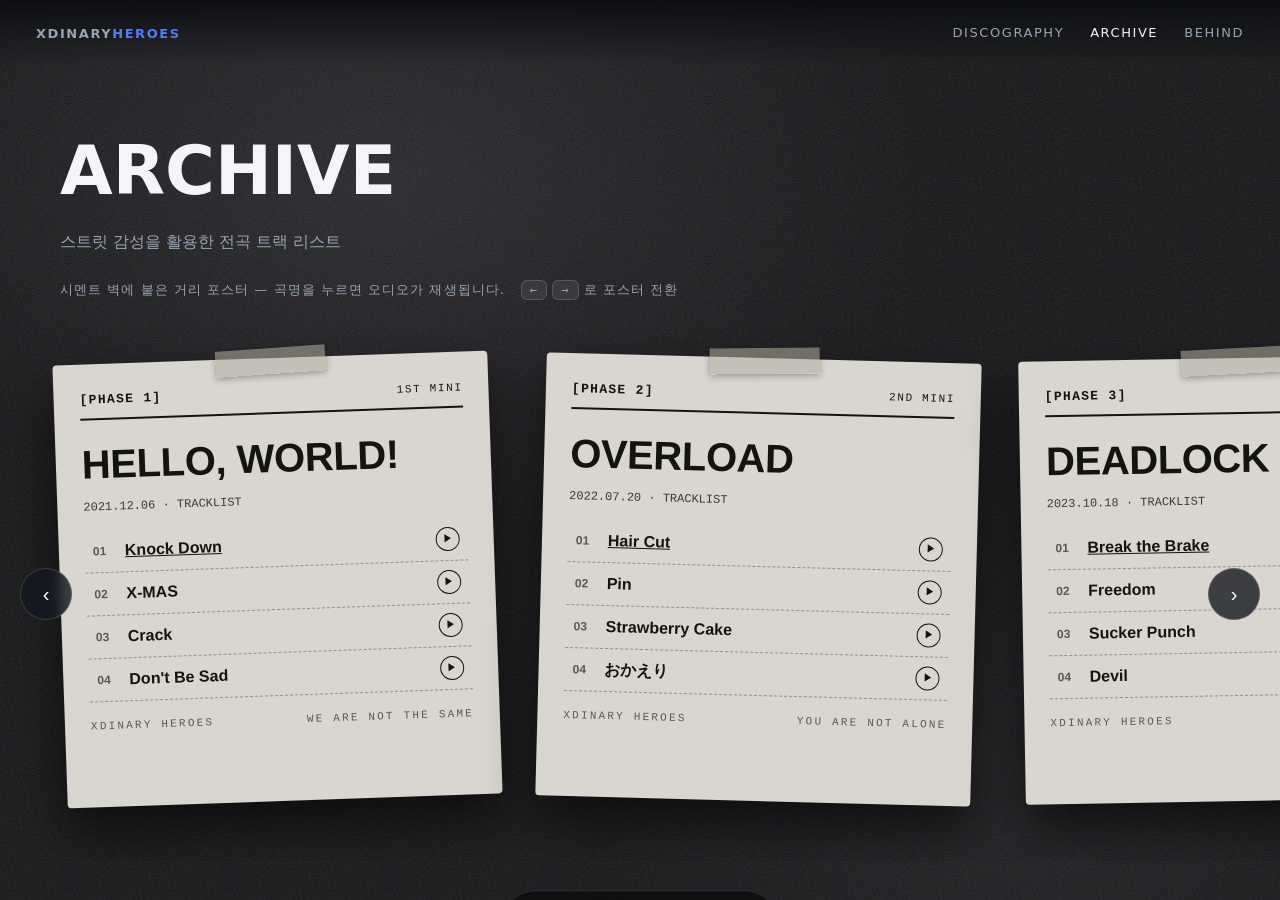
==== archive.html @ 5240c522 "Implement Discography, Archive, and Behind The Scene pages as HTML - index.html: landing hub linking" ====
<!DOCTYPE html>
<html lang="ko">
<head>
  <meta charset="UTF-8" />
  <meta name="viewport" content="width=device-width, initial-scale=1.0" />
  <title>ARCHIVE — Xdinary Heroes</title>
  <link rel="stylesheet" href="assets/css/common.css" />
  <style>
    body { background:#0c0c0e; }
    /* gritty cement wall backdrop */
    .wall {
      position: fixed; inset: 0; z-index:-2;
      background:
        radial-gradient(900px 600px at 30% 20%, #26262a 0%, transparent 60%),
        radial-gradient(700px 500px at 80% 90%, #1c1c1f 0%, transparent 60%),
        #131315;
    }
    .wall::after {
      content:""; position:absolute; inset:0; opacity:0.16;
      background-image: url("data:image/svg+xml,%3Csvg xmlns='http://www.w3.org/2000/svg' width='160' height='160'%3E%3Cfilter id='n'%3E%3CfeTurbulence type='fractalNoise' baseFrequency='0.85' numOctaves='3'/%3E%3C/filter%3E%3Crect width='100%25' height='100%25' filter='url(%23n)'/%3E%3C/svg%3E");
    }

    .intro { padding: 120px 60px 10px; }
    .intro h1 { font-size: clamp(38px,6vw,68px); font-weight:800; }
    .intro .sub { color: var(--text-dim); margin-top:8px; }

    .archive-hint {
      padding: 16px 60px 0; color: var(--text-dim); font-size:13px; letter-spacing:0.08em;
      display:flex; gap:16px; align-items:center; flex-wrap:wrap;
    }
    .archive-hint kbd {
      background: rgba(255,255,255,0.08); border:1px solid rgba(255,255,255,0.15);
      border-radius:6px; padding:2px 8px; font-size:12px;
    }

    /* horizontal slider of posters */
    .slider-wrap { position: relative; margin-top: 28px; }
    .slider {
      display: flex; gap: 46px;
      padding: 30px 60px 60px;
      overflow-x: auto;
      scroll-snap-type: x mandatory;
      scrollbar-width: none;
    }
    .slider::-webkit-scrollbar { display:none; }

    .poster {
      flex: 0 0 clamp(300px, 34vw, 440px);
      scroll-snap-align: center;
      background: #d9d6cf;
      color: #14140f;
      border-radius: 4px;
      padding: 26px 26px 30px;
      transform: rotate(var(--tilt, -1deg));
      box-shadow: 0 24px 50px rgba(0,0,0,0.6);
      position: relative;
      transition: transform 0.4s, box-shadow 0.4s;
      font-family: "Courier New", monospace;
    }
    .poster:hover { transform: rotate(0deg) translateY(-6px) scale(1.01); box-shadow:0 34px 70px rgba(0,0,0,0.7); }
    /* torn tape on top corners */
    .poster::before {
      content:""; position:absolute; top:-10px; left:50%; transform:translateX(-50%) rotate(-2deg);
      width:110px; height:26px; background: rgba(180,175,160,0.55);
      box-shadow: 0 2px 6px rgba(0,0,0,0.3);
    }
    .poster .ph { display:flex; justify-content:space-between; align-items:baseline;
      border-bottom: 2px solid #14140f; padding-bottom:8px; }
    .poster .ph .album-no { font-weight:800; letter-spacing:0.1em; font-size:13px; }
    .poster .ph .album-tag { font-size:11px; letter-spacing:0.15em; }
    .poster h2 {
      font-family:"Pretendard","Noto Sans KR",sans-serif;
      font-size: clamp(26px,3.4vw,40px); font-weight:900; margin:14px 0 4px;
      text-transform:uppercase; letter-spacing:-0.01em;
    }
    .poster .release { font-size:12px; color:#3a3a30; margin-bottom:14px; }

    .tracklist { list-style:none; }
    .tracklist li {
      display:flex; align-items:center; gap:10px;
      padding:9px 8px; border-bottom:1px dashed rgba(20,20,15,0.35);
      cursor:pointer; transition: background 0.15s, color 0.15s;
      font-family:"Pretendard","Noto Sans KR",sans-serif;
    }
    .tracklist li:hover { background: rgba(20,20,15,0.08); }
    .tracklist li .num { font-weight:800; font-size:12px; width:22px; color:#5a5a4a; }
    .tracklist li .title { flex:1; font-weight:600; }
    .tracklist li.is-title .title { text-decoration: underline; }
    .tracklist li .play-ico {
      width:24px; height:24px; border-radius:50%;
      display:flex; align-items:center; justify-content:center;
      border:1.5px solid #14140f; font-size:10px; flex-shrink:0;
    }
    .tracklist li.playing { background:#14140f; color:#d9d6cf; }
    .tracklist li.playing .num { color:#b9b6a0; }
    .tracklist li.playing .play-ico { border-color:#d9d6cf; }

    .poster .footer-stamp {
      margin-top:16px; font-size:11px; letter-spacing:0.2em; color:#5a5a4a;
      display:flex; justify-content:space-between;
    }

    /* slider arrows */
    .nav-arrow {
      position:absolute; top:50%; transform:translateY(-50%); z-index:5;
      width:52px; height:52px; border-radius:50%; cursor:pointer;
      background: rgba(20,24,33,0.8); border:1px solid rgba(255,255,255,0.15);
      color:#fff; font-size:20px; display:flex; align-items:center; justify-content:center;
      backdrop-filter: blur(6px);
    }
    .nav-arrow:hover { border-color: var(--accent); }
    .nav-arrow.prev { left: 20px; }
    .nav-arrow.next { right: 20px; }

    /* now-playing bar */
    .now-playing {
      position: fixed; left:50%; bottom:24px; transform: translate(-50%, 120%);
      z-index: 90; display:flex; align-items:center; gap:16px;
      background: rgba(15,15,17,0.92); border:1px solid rgba(255,255,255,0.12);
      padding: 12px 18px; border-radius: 999px; backdrop-filter: blur(10px);
      transition: transform 0.35s; min-width: 280px;
    }
    .now-playing.show { transform: translate(-50%, 0); }
    .now-playing .eq { display:flex; align-items:flex-end; gap:3px; height:20px; }
    .now-playing .eq span { width:3px; background:var(--accent); border-radius:2px;
      animation: eq 0.8s ease-in-out infinite; }
    .now-playing .eq span:nth-child(2){animation-delay:.2s}
    .now-playing .eq span:nth-child(3){animation-delay:.4s}
    .now-playing .eq span:nth-child(4){animation-delay:.1s}
    @keyframes eq { 0%,100%{height:20%} 50%{height:100%} }
    .now-playing .np-text b { display:block; font-size:14px; }
    .now-playing .np-text small { color: var(--text-dim); font-size:11px; letter-spacing:0.1em; }
    .now-playing .np-stop { margin-left:6px; cursor:pointer; color:var(--text-dim); }
    .now-playing .np-stop:hover { color:#fff; }

    @media (max-width:720px){
      .intro { padding:108px 22px 6px; }
      .archive-hint { padding:14px 22px 0; }
      .slider { padding: 24px 22px 50px; gap:30px; }
      .nav-arrow { display:none; }
    }
  </style>
</head>
<body>
  <div class="wall"></div>

  <nav class="site-nav">
    <div class="brand"><a href="index.html">XDINARY<b>HEROES</b></a></div>
    <ul>
      <li><a href="discography.html">Discography</a></li>
      <li><a href="archive.html" class="active">Archive</a></li>
      <li><a href="behind.html">Behind</a></li>
    </ul>
  </nav>

  <section class="intro">
    <h1>ARCHIVE</h1>
    <p class="sub">스트릿 감성을 활용한 전곡 트랙 리스트</p>
  </section>
  <div class="archive-hint">
    <span>시멘트 벽에 붙은 거리 포스터 — 곡명을 누르면 오디오가 재생됩니다.</span>
    <span><kbd>←</kbd> <kbd>→</kbd> 로 포스터 전환</span>
  </div>

  <div class="slider-wrap">
    <button class="nav-arrow prev" aria-label="이전">‹</button>
    <button class="nav-arrow next" aria-label="다음">›</button>

    <div class="slider" id="slider">

      <article class="poster" style="--tilt:-2deg">
        <div class="ph"><span class="album-no">[PHASE 1]</span><span class="album-tag">1ST MINI</span></div>
        <h2>Hello, world!</h2>
        <p class="release">2021.12.06 · TRACKLIST</p>
        <ul class="tracklist">
          <li class="is-title" data-seed="1"><span class="num">01</span><span class="title">Knock Down</span><span class="play-ico">▶</span></li>
          <li data-seed="2"><span class="num">02</span><span class="title">X-MAS</span><span class="play-ico">▶</span></li>
          <li data-seed="3"><span class="num">03</span><span class="title">Crack</span><span class="play-ico">▶</span></li>
          <li data-seed="4"><span class="num">04</span><span class="title">Don't Be Sad</span><span class="play-ico">▶</span></li>
        </ul>
        <div class="footer-stamp"><span>XDINARY HEROES</span><span>WE ARE NOT THE SAME</span></div>
      </article>

      <article class="poster" style="--tilt:1.5deg">
        <div class="ph"><span class="album-no">[PHASE 2]</span><span class="album-tag">2ND MINI</span></div>
        <h2>Overload</h2>
        <p class="release">2022.07.20 · TRACKLIST</p>
        <ul class="tracklist">
          <li class="is-title" data-seed="5"><span class="num">01</span><span class="title">Hair Cut</span><span class="play-ico">▶</span></li>
          <li data-seed="6"><span class="num">02</span><span class="title">Pin</span><span class="play-ico">▶</span></li>
          <li data-seed="7"><span class="num">03</span><span class="title">Strawberry Cake</span><span class="play-ico">▶</span></li>
          <li data-seed="8"><span class="num">04</span><span class="title">おかえり</span><span class="play-ico">▶</span></li>
        </ul>
        <div class="footer-stamp"><span>XDINARY HEROES</span><span>YOU ARE NOT ALONE</span></div>
      </article>

      <article class="poster" style="--tilt:-1deg">
        <div class="ph"><span class="album-no">[PHASE 3]</span><span class="album-tag">3RD MINI</span></div>
        <h2>Deadlock</h2>
        <p class="release">2023.10.18 · TRACKLIST</p>
        <ul class="tracklist">
          <li class="is-title" data-seed="9"><span class="num">01</span><span class="title">Break the Brake</span><span class="play-ico">▶</span></li>
          <li data-seed="10"><span class="num">02</span><span class="title">Freedom</span><span class="play-ico">▶</span></li>
          <li data-seed="11"><span class="num">03</span><span class="title">Sucker Punch</span><span class="play-ico">▶</span></li>
          <li data-seed="12"><span class="num">04</span><span class="title">Devil</span><span class="play-ico">▶</span></li>
        </ul>
        <div class="footer-stamp"><span>XDINARY HEROES</span><span>BREAK THE BRAKE</span></div>
      </article>

      <article class="poster" style="--tilt:2deg">
        <div class="ph"><span class="album-no">[PHASE 4]</span><span class="album-tag">8TH MINI</span></div>
        <h2>DEAD AND</h2>
        <p class="release">2025.02.24 · TRACKLIST</p>
        <ul class="tracklist">
          <li class="is-title" data-seed="13"><span class="num">01</span><span class="title">Helium Balloon</span><span class="play-ico">▶</span></li>
          <li data-seed="14"><span class="num">02</span><span class="title">Voyager</span><span class="play-ico">▶</span></li>
          <li data-seed="15"><span class="num">03</span><span class="title">Rise High Rise</span><span class="play-ico">▶</span></li>
          <li data-seed="16"><span class="num">04</span><span class="title">Must Be Good</span><span class="play-ico">▶</span></li>
          <li data-seed="17"><span class="num">05</span><span class="title">X-room</span><span class="play-ico">▶</span></li>
        </ul>
        <div class="footer-stamp"><span>XDINARY HEROES</span><span>WE ARE ALL HEROES</span></div>
      </article>

    </div>
  </div>

  <div class="now-playing" id="nowPlaying">
    <div class="eq"><span></span><span></span><span></span><span></span></div>
    <div class="np-text"><b id="npTitle">—</b><small id="npAlbum">NOW PLAYING</small></div>
    <span class="np-stop" id="npStop">✕</span>
  </div>

  <script src="assets/js/archive.js"></script>
</body>
</html>
---- assets/css/common.css ----
/* ===== Xdinary Heroes Fansite — Common Styles ===== */
:root {
  --bg: #0a0c12;
  --bg-soft: #141821;
  --card: rgba(255, 255, 255, 0.04);
  --card-hover: rgba(255, 255, 255, 0.08);
  --text: #f3f5f8;
  --text-dim: #9aa3b2;
  --accent: #4f7dff;
  --accent-glow: rgba(79, 125, 255, 0.45);
  --radius: 18px;
}

* { margin: 0; padding: 0; box-sizing: border-box; }

html { scroll-behavior: smooth; }

body {
  background: var(--bg);
  color: var(--text);
  font-family: "Pretendard", "Apple SD Gothic Neo", "Noto Sans KR", system-ui, -apple-system, sans-serif;
  -webkit-font-smoothing: antialiased;
  line-height: 1.5;
  overflow-x: hidden;
}

a { color: inherit; text-decoration: none; }

/* starfield background */
.starfield {
  position: fixed;
  inset: 0;
  z-index: -2;
  background:
    radial-gradient(1200px 800px at 80% -10%, #1b2236 0%, transparent 60%),
    radial-gradient(900px 700px at 10% 110%, #161b2b 0%, transparent 60%),
    var(--bg);
}
.starfield::after {
  content: "";
  position: absolute;
  inset: 0;
  background-image:
    radial-gradient(1px 1px at 20% 30%, #fff 50%, transparent),
    radial-gradient(1px 1px at 70% 80%, #cdd6ff 50%, transparent),
    radial-gradient(1px 1px at 40% 60%, #fff 50%, transparent),
    radial-gradient(1px 1px at 90% 20%, #aab4ff 50%, transparent),
    radial-gradient(1px 1px at 60% 10%, #fff 50%, transparent),
    radial-gradient(1px 1px at 30% 90%, #fff 50%, transparent);
  background-repeat: repeat;
  background-size: 600px 600px;
  opacity: 0.5;
  animation: drift 120s linear infinite;
}
@keyframes drift { to { transform: translateY(-600px); } }

/* top nav shared across pages */
.site-nav {
  position: fixed;
  top: 0; left: 0; right: 0;
  z-index: 100;
  display: flex;
  align-items: center;
  justify-content: space-between;
  padding: 18px 36px;
  background: linear-gradient(to bottom, rgba(10, 12, 18, 0.9), transparent);
  backdrop-filter: blur(6px);
}
.site-nav .brand {
  font-weight: 800;
  letter-spacing: 0.18em;
  font-size: 18px;
}
.site-nav .brand b { color: var(--accent); }
.site-nav ul { display: flex; gap: 26px; list-style: none; }
.site-nav a {
  font-size: 13px;
  letter-spacing: 0.12em;
  color: var(--text-dim);
  text-transform: uppercase;
  transition: color 0.2s;
}
.site-nav a:hover, .site-nav a.active { color: var(--text); }

/* page header block */
.page-head { padding: 120px 60px 30px; }
.page-head h1 {
  font-size: clamp(34px, 5vw, 64px);
  font-weight: 800;
  letter-spacing: 0.04em;
  text-transform: uppercase;
}
.page-head p {
  margin-top: 10px;
  color: var(--text-dim);
  font-size: clamp(14px, 1.6vw, 20px);
}

/* reusable rounded info card (matches the deck) */
.info-card {
  background: var(--card);
  border-radius: var(--radius);
  padding: 26px 30px;
  border: 1px solid rgba(255, 255, 255, 0.05);
}

.btn-ghost {
  display: inline-flex;
  align-items: center;
  gap: 8px;
  padding: 12px 22px;
  border: 1px solid rgba(255, 255, 255, 0.18);
  border-radius: 999px;
  font-size: 13px;
  letter-spacing: 0.1em;
  text-transform: uppercase;
  color: var(--text);
  cursor: pointer;
  background: transparent;
  transition: background 0.2s, border-color 0.2s;
}
.btn-ghost:hover { background: var(--card-hover); border-color: var(--accent); }

@media (max-width: 720px) {
  .site-nav { padding: 14px 18px; }
  .site-nav ul { gap: 14px; }
  .page-head { padding: 100px 22px 20px; }
}
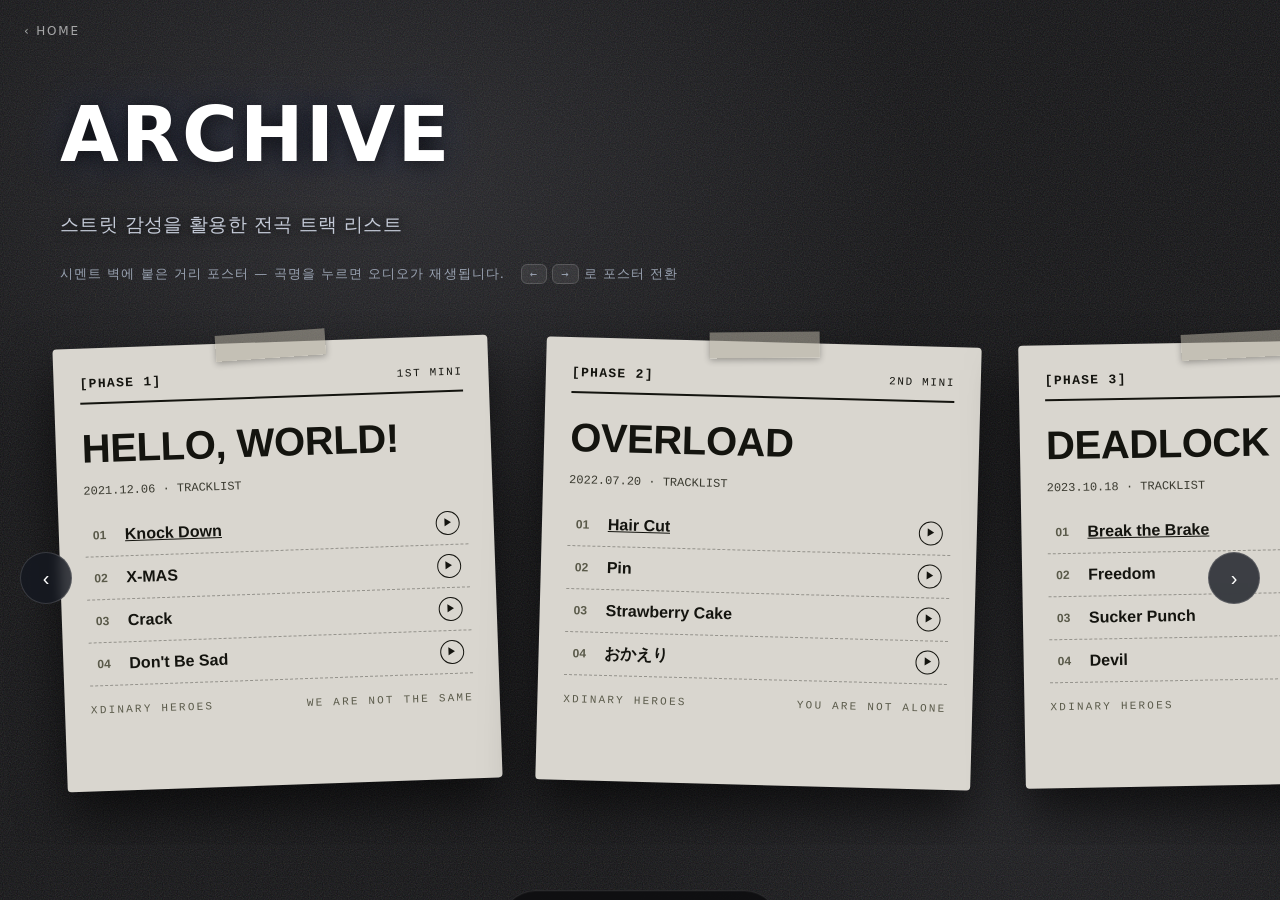
==== commit b1bc1203: "Wire up media and rework pages per feedback - Add generated placeholder media (videos w/ audio, per-" ====
--- a/archive.html
+++ b/archive.html
@@ -20,9 +20,21 @@
       background-image: url("data:image/svg+xml,%3Csvg xmlns='http://www.w3.org/2000/svg' width='160' height='160'%3E%3Cfilter id='n'%3E%3CfeTurbulence type='fractalNoise' baseFrequency='0.85' numOctaves='3'/%3E%3C/filter%3E%3Crect width='100%25' height='100%25' filter='url(%23n)'/%3E%3C/svg%3E");
     }
 
-    .intro { padding: 120px 60px 10px; }
-    .intro h1 { font-size: clamp(38px,6vw,68px); font-weight:800; }
-    .intro .sub { color: var(--text-dim); margin-top:8px; }
+    .intro { padding: 78px 60px 6px; }
+    .intro h1 {
+      font-size: clamp(40px,6.4vw,76px); font-weight:900; letter-spacing:0.03em;
+      color:#fff;
+      text-shadow: 0 2px 24px rgba(0,0,0,0.9), 0 0 40px rgba(120,150,255,0.25);
+    }
+    .intro .sub {
+      color:#c3c9d6; margin-top:14px;
+      font-size: clamp(15px,1.7vw,19px);
+      line-height: 1.9; letter-spacing: 0.02em;
+      text-shadow: 0 1px 12px rgba(0,0,0,0.85);
+    }
+    .home-link { position:fixed; left:24px; top:22px; z-index:60;
+      font-size:12px; letter-spacing:0.15em; color:rgba(255,255,255,0.6); }
+    .home-link:hover { color:#fff; }
 
     .archive-hint {
       padding: 16px 60px 0; color: var(--text-dim); font-size:13px; letter-spacing:0.08em;
@@ -144,14 +156,7 @@
 <body>
   <div class="wall"></div>
 
-  <nav class="site-nav">
-    <div class="brand"><a href="index.html">XDINARY<b>HEROES</b></a></div>
-    <ul>
-      <li><a href="discography.html">Discography</a></li>
-      <li><a href="archive.html" class="active">Archive</a></li>
-      <li><a href="behind.html">Behind</a></li>
-    </ul>
-  </nav>
+  <a class="home-link" href="index.html">‹ HOME</a>
 
   <section class="intro">
     <h1>ARCHIVE</h1>
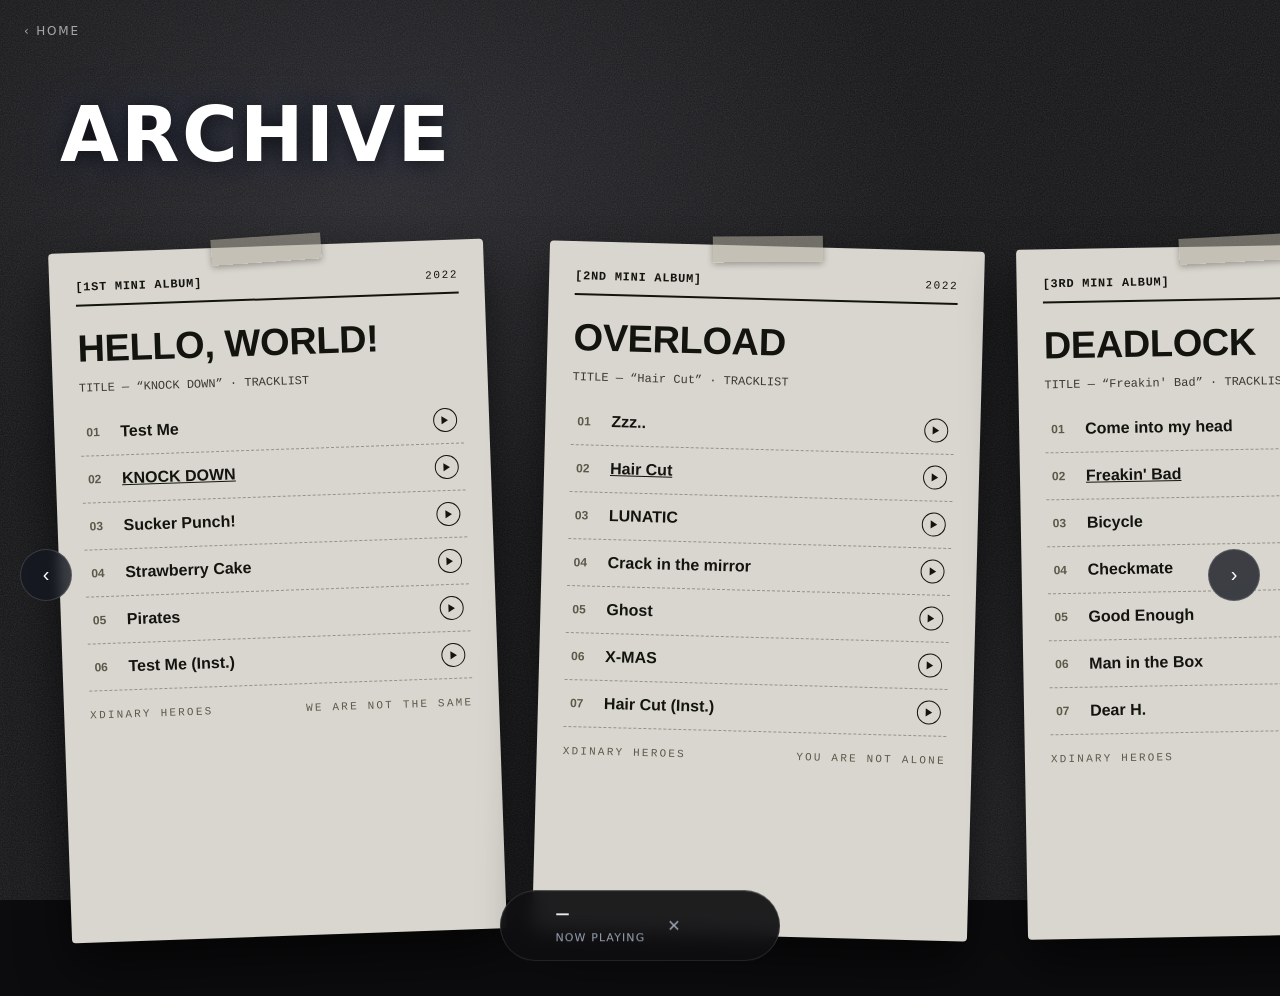
==== commit 23c7b7fa: "Expand to full discography, YouTube behind clips, realistic door - DISCOGRAPHY: 9 album sections (8 " ====
--- a/archive.html
+++ b/archive.html
@@ -4,228 +4,227 @@
   <meta charset="UTF-8" />
   <meta name="viewport" content="width=device-width, initial-scale=1.0" />
   <title>ARCHIVE — Xdinary Heroes</title>
+  <link rel="icon" href="data:,"/>
   <link rel="stylesheet" href="assets/css/common.css" />
   <style>
     body { background:#0c0c0e; }
-    /* gritty cement wall backdrop */
-    .wall {
-      position: fixed; inset: 0; z-index:-2;
-      background:
-        radial-gradient(900px 600px at 30% 20%, #26262a 0%, transparent 60%),
-        radial-gradient(700px 500px at 80% 90%, #1c1c1f 0%, transparent 60%),
-        #131315;
-    }
-    .wall::after {
-      content:""; position:absolute; inset:0; opacity:0.16;
-      background-image: url("data:image/svg+xml,%3Csvg xmlns='http://www.w3.org/2000/svg' width='160' height='160'%3E%3Cfilter id='n'%3E%3CfeTurbulence type='fractalNoise' baseFrequency='0.85' numOctaves='3'/%3E%3C/filter%3E%3Crect width='100%25' height='100%25' filter='url(%23n)'/%3E%3C/svg%3E");
-    }
-
-    .intro { padding: 78px 60px 6px; }
-    .intro h1 {
-      font-size: clamp(40px,6.4vw,76px); font-weight:900; letter-spacing:0.03em;
-      color:#fff;
-      text-shadow: 0 2px 24px rgba(0,0,0,0.9), 0 0 40px rgba(120,150,255,0.25);
-    }
-    .intro .sub {
-      color:#c3c9d6; margin-top:14px;
-      font-size: clamp(15px,1.7vw,19px);
-      line-height: 1.9; letter-spacing: 0.02em;
-      text-shadow: 0 1px 12px rgba(0,0,0,0.85);
-    }
-    .home-link { position:fixed; left:24px; top:22px; z-index:60;
-      font-size:12px; letter-spacing:0.15em; color:rgba(255,255,255,0.6); }
+    .wall { position:fixed; inset:0; z-index:-2;
+      background:radial-gradient(900px 600px at 30% 20%, #26262a 0%, transparent 60%),
+                 radial-gradient(700px 500px at 80% 90%, #1c1c1f 0%, transparent 60%), #131315; }
+    .wall::after { content:""; position:absolute; inset:0; opacity:0.16;
+      background-image:url("data:image/svg+xml,%3Csvg xmlns='http://www.w3.org/2000/svg' width='160' height='160'%3E%3Cfilter id='n'%3E%3CfeTurbulence type='fractalNoise' baseFrequency='0.85' numOctaves='3'/%3E%3C/filter%3E%3Crect width='100%25' height='100%25' filter='url(%23n)'/%3E%3C/svg%3E"); }
+
+    .intro { padding: 78px 60px 4px; }
+    .intro h1 { font-size:clamp(40px,6.4vw,76px); font-weight:900; letter-spacing:0.03em; color:#fff;
+      text-shadow:0 2px 24px rgba(0,0,0,0.9), 0 0 40px rgba(120,150,255,0.25); }
+    .home-link { position:fixed; left:24px; top:22px; z-index:60; font-size:12px; letter-spacing:0.15em; color:rgba(255,255,255,0.6); }
     .home-link:hover { color:#fff; }
 
-    .archive-hint {
-      padding: 16px 60px 0; color: var(--text-dim); font-size:13px; letter-spacing:0.08em;
-      display:flex; gap:16px; align-items:center; flex-wrap:wrap;
-    }
-    .archive-hint kbd {
-      background: rgba(255,255,255,0.08); border:1px solid rgba(255,255,255,0.15);
-      border-radius:6px; padding:2px 8px; font-size:12px;
-    }
-
-    /* horizontal slider of posters */
-    .slider-wrap { position: relative; margin-top: 28px; }
-    .slider {
-      display: flex; gap: 46px;
-      padding: 30px 60px 60px;
-      overflow-x: auto;
-      scroll-snap-type: x mandatory;
-      scrollbar-width: none;
-    }
+    .slider-wrap { position:relative; margin-top:20px; }
+    .slider { display:flex; gap:46px; padding:30px 60px 60px; overflow-x:auto; scroll-snap-type:x mandatory; scrollbar-width:none; }
     .slider::-webkit-scrollbar { display:none; }
 
-    .poster {
-      flex: 0 0 clamp(300px, 34vw, 440px);
-      scroll-snap-align: center;
-      background: #d9d6cf;
-      color: #14140f;
-      border-radius: 4px;
-      padding: 26px 26px 30px;
-      transform: rotate(var(--tilt, -1deg));
-      box-shadow: 0 24px 50px rgba(0,0,0,0.6);
-      position: relative;
-      transition: transform 0.4s, box-shadow 0.4s;
-      font-family: "Courier New", monospace;
-    }
-    .poster:hover { transform: rotate(0deg) translateY(-6px) scale(1.01); box-shadow:0 34px 70px rgba(0,0,0,0.7); }
-    /* torn tape on top corners */
-    .poster::before {
-      content:""; position:absolute; top:-10px; left:50%; transform:translateX(-50%) rotate(-2deg);
-      width:110px; height:26px; background: rgba(180,175,160,0.55);
-      box-shadow: 0 2px 6px rgba(0,0,0,0.3);
-    }
-    .poster .ph { display:flex; justify-content:space-between; align-items:baseline;
-      border-bottom: 2px solid #14140f; padding-bottom:8px; }
-    .poster .ph .album-no { font-weight:800; letter-spacing:0.1em; font-size:13px; }
+    .poster { flex:0 0 clamp(300px,34vw,440px); scroll-snap-align:center; background:#d9d6cf; color:#14140f;
+      border-radius:4px; padding:26px 26px 30px; transform:rotate(var(--tilt,-1deg)); box-shadow:0 24px 50px rgba(0,0,0,0.6);
+      position:relative; transition:transform 0.4s, box-shadow 0.4s; font-family:"Courier New",monospace; }
+    .poster:hover { transform:rotate(0deg) translateY(-6px) scale(1.01); box-shadow:0 34px 70px rgba(0,0,0,0.7); }
+    .poster::before { content:""; position:absolute; top:-10px; left:50%; transform:translateX(-50%) rotate(-2deg);
+      width:110px; height:26px; background:rgba(180,175,160,0.55); box-shadow:0 2px 6px rgba(0,0,0,0.3); }
+    .poster .ph { display:flex; justify-content:space-between; align-items:baseline; border-bottom:2px solid #14140f; padding-bottom:8px; }
+    .poster .ph .album-no { font-weight:800; letter-spacing:0.06em; font-size:12px; }
     .poster .ph .album-tag { font-size:11px; letter-spacing:0.15em; }
-    .poster h2 {
-      font-family:"Pretendard","Noto Sans KR",sans-serif;
-      font-size: clamp(26px,3.4vw,40px); font-weight:900; margin:14px 0 4px;
-      text-transform:uppercase; letter-spacing:-0.01em;
-    }
-    .poster .release { font-size:12px; color:#3a3a30; margin-bottom:14px; }
+    .poster h2 { font-family:"Pretendard","Noto Sans KR",sans-serif; font-size:clamp(24px,3.2vw,38px); font-weight:900;
+      margin:14px 0 2px; text-transform:uppercase; letter-spacing:-0.01em; }
+    .poster .release { font-size:12px; color:#3a3a30; margin-bottom:12px; }
 
     .tracklist { list-style:none; }
-    .tracklist li {
-      display:flex; align-items:center; gap:10px;
-      padding:9px 8px; border-bottom:1px dashed rgba(20,20,15,0.35);
-      cursor:pointer; transition: background 0.15s, color 0.15s;
-      font-family:"Pretendard","Noto Sans KR",sans-serif;
-    }
-    .tracklist li:hover { background: rgba(20,20,15,0.08); }
-    .tracklist li .num { font-weight:800; font-size:12px; width:22px; color:#5a5a4a; }
-    .tracklist li .title { flex:1; font-weight:600; }
-    .tracklist li.is-title .title { text-decoration: underline; }
-    .tracklist li .play-ico {
-      width:24px; height:24px; border-radius:50%;
-      display:flex; align-items:center; justify-content:center;
-      border:1.5px solid #14140f; font-size:10px; flex-shrink:0;
-    }
-    .tracklist li.playing { background:#14140f; color:#d9d6cf; }
+    .tracklist li { display:flex; align-items:center; gap:10px; padding:7px 6px; border-bottom:1px dashed rgba(20,20,15,0.35);
+      font-family:"Pretendard","Noto Sans KR",sans-serif; }
+    .tracklist li .num { font-weight:800; font-size:12px; width:22px; color:#5a5a4a; flex-shrink:0; }
+    /* the song title IS a transparent (invisible) clickable hotspot */
+    .tracklist .play-hit { flex:1; text-align:left; background:transparent; border:0; padding:4px 2px; margin:0;
+      font:inherit; font-weight:600; color:#14140f; cursor:pointer; border-radius:4px; transition:background .15s; }
+    .tracklist .play-hit:hover { background:rgba(20,20,15,0.10); }
+    .tracklist .play-hit:focus-visible { outline:2px solid #14140f; }
+    .tracklist li.is-title .play-hit { text-decoration:underline; }
+    .tracklist .play-ico { width:24px; height:24px; border-radius:50%; display:flex; align-items:center; justify-content:center;
+      border:1.5px solid #14140f; font-size:10px; flex-shrink:0; }
+    .tracklist li.playing { background:#14140f; }
     .tracklist li.playing .num { color:#b9b6a0; }
-    .tracklist li.playing .play-ico { border-color:#d9d6cf; }
-
-    .poster .footer-stamp {
-      margin-top:16px; font-size:11px; letter-spacing:0.2em; color:#5a5a4a;
-      display:flex; justify-content:space-between;
-    }
-
-    /* slider arrows */
-    .nav-arrow {
-      position:absolute; top:50%; transform:translateY(-50%); z-index:5;
-      width:52px; height:52px; border-radius:50%; cursor:pointer;
-      background: rgba(20,24,33,0.8); border:1px solid rgba(255,255,255,0.15);
-      color:#fff; font-size:20px; display:flex; align-items:center; justify-content:center;
-      backdrop-filter: blur(6px);
-    }
-    .nav-arrow:hover { border-color: var(--accent); }
-    .nav-arrow.prev { left: 20px; }
-    .nav-arrow.next { right: 20px; }
-
-    /* now-playing bar */
-    .now-playing {
-      position: fixed; left:50%; bottom:24px; transform: translate(-50%, 120%);
-      z-index: 90; display:flex; align-items:center; gap:16px;
-      background: rgba(15,15,17,0.92); border:1px solid rgba(255,255,255,0.12);
-      padding: 12px 18px; border-radius: 999px; backdrop-filter: blur(10px);
-      transition: transform 0.35s; min-width: 280px;
-    }
-    .now-playing.show { transform: translate(-50%, 0); }
+    .tracklist li.playing .play-hit { color:#d9d6cf; }
+    .tracklist li.playing .play-ico { border-color:#d9d6cf; color:#d9d6cf; }
+    .poster .footer-stamp { margin-top:16px; font-size:11px; letter-spacing:0.2em; color:#5a5a4a; display:flex; justify-content:space-between; }
+
+    .nav-arrow { position:absolute; top:46%; transform:translateY(-50%); z-index:5; width:52px; height:52px; border-radius:50%;
+      cursor:pointer; background:rgba(20,24,33,0.8); border:1px solid rgba(255,255,255,0.15); color:#fff; font-size:20px;
+      display:flex; align-items:center; justify-content:center; backdrop-filter:blur(6px); }
+    .nav-arrow:hover { border-color:var(--accent); }
+    .nav-arrow.prev { left:20px; } .nav-arrow.next { right:20px; }
+
+    .now-playing { position:fixed; left:50%; bottom:24px; transform:translate(-50%,120%); z-index:90; display:flex; align-items:center;
+      gap:16px; background:rgba(15,15,17,0.92); border:1px solid rgba(255,255,255,0.12); padding:12px 18px; border-radius:999px;
+      backdrop-filter:blur(10px); transition:transform 0.35s; min-width:280px; }
+    .now-playing.show { transform:translate(-50%,0); }
     .now-playing .eq { display:flex; align-items:flex-end; gap:3px; height:20px; }
-    .now-playing .eq span { width:3px; background:var(--accent); border-radius:2px;
-      animation: eq 0.8s ease-in-out infinite; }
-    .now-playing .eq span:nth-child(2){animation-delay:.2s}
-    .now-playing .eq span:nth-child(3){animation-delay:.4s}
-    .now-playing .eq span:nth-child(4){animation-delay:.1s}
+    .now-playing .eq span { width:3px; background:var(--accent); border-radius:2px; animation:eq 0.8s ease-in-out infinite; }
+    .now-playing .eq span:nth-child(2){animation-delay:.2s} .now-playing .eq span:nth-child(3){animation-delay:.4s} .now-playing .eq span:nth-child(4){animation-delay:.1s}
     @keyframes eq { 0%,100%{height:20%} 50%{height:100%} }
     .now-playing .np-text b { display:block; font-size:14px; }
-    .now-playing .np-text small { color: var(--text-dim); font-size:11px; letter-spacing:0.1em; }
+    .now-playing .np-text small { color:var(--text-dim); font-size:11px; letter-spacing:0.1em; }
     .now-playing .np-stop { margin-left:6px; cursor:pointer; color:var(--text-dim); }
     .now-playing .np-stop:hover { color:#fff; }
 
-    @media (max-width:720px){
-      .intro { padding:108px 22px 6px; }
-      .archive-hint { padding:14px 22px 0; }
-      .slider { padding: 24px 22px 50px; gap:30px; }
-      .nav-arrow { display:none; }
-    }
+    @media (max-width:720px){ .intro { padding:108px 22px 4px; } .slider { padding:24px 22px 50px; gap:30px; } .nav-arrow { display:none; } }
   </style>
 </head>
 <body>
   <div class="wall"></div>
-
   <a class="home-link" href="index.html">‹ HOME</a>
 
-  <section class="intro">
-    <h1>ARCHIVE</h1>
-    <p class="sub">스트릿 감성을 활용한 전곡 트랙 리스트</p>
-  </section>
-  <div class="archive-hint">
-    <span>시멘트 벽에 붙은 거리 포스터 — 곡명을 누르면 오디오가 재생됩니다.</span>
-    <span><kbd>←</kbd> <kbd>→</kbd> 로 포스터 전환</span>
-  </div>
+  <section class="intro"><h1>ARCHIVE</h1></section>
 
   <div class="slider-wrap">
     <button class="nav-arrow prev" aria-label="이전">‹</button>
     <button class="nav-arrow next" aria-label="다음">›</button>
-
     <div class="slider" id="slider">
-
       <article class="poster" style="--tilt:-2deg">
-        <div class="ph"><span class="album-no">[PHASE 1]</span><span class="album-tag">1ST MINI</span></div>
+        <div class="ph"><span class="album-no">[1ST MINI ALBUM]</span><span class="album-tag">2022</span></div>
         <h2>Hello, world!</h2>
-        <p class="release">2021.12.06 · TRACKLIST</p>
-        <ul class="tracklist">
-          <li class="is-title" data-seed="1"><span class="num">01</span><span class="title">Knock Down</span><span class="play-ico">▶</span></li>
-          <li data-seed="2"><span class="num">02</span><span class="title">X-MAS</span><span class="play-ico">▶</span></li>
-          <li data-seed="3"><span class="num">03</span><span class="title">Crack</span><span class="play-ico">▶</span></li>
-          <li data-seed="4"><span class="num">04</span><span class="title">Don't Be Sad</span><span class="play-ico">▶</span></li>
+        <p class="release">TITLE — “KNOCK DOWN” · TRACKLIST</p>
+        <ul class="tracklist">
+          <li><span class="num">01</span><button class="title play-hit" data-seed="1" aria-label="Test Me 재생">Test Me</button><span class="play-ico">▶</span></li>
+          <li class="is-title"><span class="num">02</span><button class="title play-hit" data-seed="2" aria-label="KNOCK DOWN 재생">KNOCK DOWN</button><span class="play-ico">▶</span></li>
+          <li><span class="num">03</span><button class="title play-hit" data-seed="3" aria-label="Sucker Punch! 재생">Sucker Punch!</button><span class="play-ico">▶</span></li>
+          <li><span class="num">04</span><button class="title play-hit" data-seed="4" aria-label="Strawberry Cake 재생">Strawberry Cake</button><span class="play-ico">▶</span></li>
+          <li><span class="num">05</span><button class="title play-hit" data-seed="5" aria-label="Pirates 재생">Pirates</button><span class="play-ico">▶</span></li>
+          <li><span class="num">06</span><button class="title play-hit" data-seed="6" aria-label="Test Me (Inst.) 재생">Test Me (Inst.)</button><span class="play-ico">▶</span></li>
         </ul>
         <div class="footer-stamp"><span>XDINARY HEROES</span><span>WE ARE NOT THE SAME</span></div>
       </article>
-
       <article class="poster" style="--tilt:1.5deg">
-        <div class="ph"><span class="album-no">[PHASE 2]</span><span class="album-tag">2ND MINI</span></div>
+        <div class="ph"><span class="album-no">[2ND MINI ALBUM]</span><span class="album-tag">2022</span></div>
         <h2>Overload</h2>
-        <p class="release">2022.07.20 · TRACKLIST</p>
-        <ul class="tracklist">
-          <li class="is-title" data-seed="5"><span class="num">01</span><span class="title">Hair Cut</span><span class="play-ico">▶</span></li>
-          <li data-seed="6"><span class="num">02</span><span class="title">Pin</span><span class="play-ico">▶</span></li>
-          <li data-seed="7"><span class="num">03</span><span class="title">Strawberry Cake</span><span class="play-ico">▶</span></li>
-          <li data-seed="8"><span class="num">04</span><span class="title">おかえり</span><span class="play-ico">▶</span></li>
+        <p class="release">TITLE — “Hair Cut” · TRACKLIST</p>
+        <ul class="tracklist">
+          <li><span class="num">01</span><button class="title play-hit" data-seed="7" aria-label="Zzz.. 재생">Zzz..</button><span class="play-ico">▶</span></li>
+          <li class="is-title"><span class="num">02</span><button class="title play-hit" data-seed="8" aria-label="Hair Cut 재생">Hair Cut</button><span class="play-ico">▶</span></li>
+          <li><span class="num">03</span><button class="title play-hit" data-seed="9" aria-label="LUNATIC 재생">LUNATIC</button><span class="play-ico">▶</span></li>
+          <li><span class="num">04</span><button class="title play-hit" data-seed="10" aria-label="Crack in the mirror 재생">Crack in the mirror</button><span class="play-ico">▶</span></li>
+          <li><span class="num">05</span><button class="title play-hit" data-seed="11" aria-label="Ghost 재생">Ghost</button><span class="play-ico">▶</span></li>
+          <li><span class="num">06</span><button class="title play-hit" data-seed="12" aria-label="X-MAS 재생">X-MAS</button><span class="play-ico">▶</span></li>
+          <li><span class="num">07</span><button class="title play-hit" data-seed="13" aria-label="Hair Cut (Inst.) 재생">Hair Cut (Inst.)</button><span class="play-ico">▶</span></li>
         </ul>
         <div class="footer-stamp"><span>XDINARY HEROES</span><span>YOU ARE NOT ALONE</span></div>
       </article>
-
       <article class="poster" style="--tilt:-1deg">
-        <div class="ph"><span class="album-no">[PHASE 3]</span><span class="album-tag">3RD MINI</span></div>
+        <div class="ph"><span class="album-no">[3RD MINI ALBUM]</span><span class="album-tag">2023</span></div>
         <h2>Deadlock</h2>
-        <p class="release">2023.10.18 · TRACKLIST</p>
-        <ul class="tracklist">
-          <li class="is-title" data-seed="9"><span class="num">01</span><span class="title">Break the Brake</span><span class="play-ico">▶</span></li>
-          <li data-seed="10"><span class="num">02</span><span class="title">Freedom</span><span class="play-ico">▶</span></li>
-          <li data-seed="11"><span class="num">03</span><span class="title">Sucker Punch</span><span class="play-ico">▶</span></li>
-          <li data-seed="12"><span class="num">04</span><span class="title">Devil</span><span class="play-ico">▶</span></li>
+        <p class="release">TITLE — “Freakin&#x27; Bad” · TRACKLIST</p>
+        <ul class="tracklist">
+          <li><span class="num">01</span><button class="title play-hit" data-seed="14" aria-label="Come into my head 재생">Come into my head</button><span class="play-ico">▶</span></li>
+          <li class="is-title"><span class="num">02</span><button class="title play-hit" data-seed="15" aria-label="Freakin&#x27; Bad 재생">Freakin&#x27; Bad</button><span class="play-ico">▶</span></li>
+          <li><span class="num">03</span><button class="title play-hit" data-seed="16" aria-label="Bicycle 재생">Bicycle</button><span class="play-ico">▶</span></li>
+          <li><span class="num">04</span><button class="title play-hit" data-seed="17" aria-label="Checkmate 재생">Checkmate</button><span class="play-ico">▶</span></li>
+          <li><span class="num">05</span><button class="title play-hit" data-seed="18" aria-label="Good Enough 재생">Good Enough</button><span class="play-ico">▶</span></li>
+          <li><span class="num">06</span><button class="title play-hit" data-seed="19" aria-label="Man in the Box 재생">Man in the Box</button><span class="play-ico">▶</span></li>
+          <li><span class="num">07</span><button class="title play-hit" data-seed="20" aria-label="Dear H. 재생">Dear H.</button><span class="play-ico">▶</span></li>
         </ul>
         <div class="footer-stamp"><span>XDINARY HEROES</span><span>BREAK THE BRAKE</span></div>
       </article>
-
       <article class="poster" style="--tilt:2deg">
-        <div class="ph"><span class="album-no">[PHASE 4]</span><span class="album-tag">8TH MINI</span></div>
+        <div class="ph"><span class="album-no">[4TH MINI ALBUM]</span><span class="album-tag">2023</span></div>
+        <h2>Livelock</h2>
+        <p class="release">TITLE — “Break the Brake” · TRACKLIST</p>
+        <ul class="tracklist">
+          <li class="is-title"><span class="num">01</span><button class="title play-hit" data-seed="21" aria-label="Break the Brake 재생">Break the Brake</button><span class="play-ico">▶</span></li>
+          <li><span class="num">02</span><button class="title play-hit" data-seed="22" aria-label="Freddy 재생">Freddy</button><span class="play-ico">▶</span></li>
+          <li><span class="num">03</span><button class="title play-hit" data-seed="23" aria-label="PLUTO 재생">PLUTO</button><span class="play-ico">▶</span></li>
+          <li><span class="num">04</span><button class="title play-hit" data-seed="24" aria-label="Enemy 재생">Enemy</button><span class="play-ico">▶</span></li>
+          <li><span class="num">05</span><button class="title play-hit" data-seed="25" aria-label="Bad Chemical 재생">Bad Chemical</button><span class="play-ico">▶</span></li>
+          <li><span class="num">06</span><button class="title play-hit" data-seed="26" aria-label="Paranoid 재생">Paranoid</button><span class="play-ico">▶</span></li>
+          <li><span class="num">07</span><button class="title play-hit" data-seed="27" aria-label="AGAIN? AGAIN! 재생">AGAIN? AGAIN!</button><span class="play-ico">▶</span></li>
+        </ul>
+        <div class="footer-stamp"><span>XDINARY HEROES</span><span>WE ARE ALL HEROES</span></div>
+      </article>
+      <article class="poster" style="--tilt:-1.5deg">
+        <div class="ph"><span class="album-no">[1ST FULL ALBUM]</span><span class="album-tag">2024</span></div>
+        <h2>Troubleshooting</h2>
+        <p class="release">TITLE — “Little Things” · TRACKLIST</p>
+        <ul class="tracklist">
+          <li><span class="num">01</span><button class="title play-hit" data-seed="28" aria-label="No Matter 재생">No Matter</button><span class="play-ico">▶</span></li>
+          <li class="is-title"><span class="num">02</span><button class="title play-hit" data-seed="29" aria-label="Little Things 재생">Little Things</button><span class="play-ico">▶</span></li>
+          <li><span class="num">03</span><button class="title play-hit" data-seed="30" aria-label="UNDEFINED 재생">UNDEFINED</button><span class="play-ico">▶</span></li>
+          <li><span class="num">04</span><button class="title play-hit" data-seed="31" aria-label="Paint It 재생">Paint It</button><span class="play-ico">▶</span></li>
+          <li><span class="num">05</span><button class="title play-hit" data-seed="32" aria-label="Money On My Mind 재생">Money On My Mind</button><span class="play-ico">▶</span></li>
+          <li><span class="num">06</span><button class="title play-hit" data-seed="33" aria-label="Dreaming Girl 재생">Dreaming Girl</button><span class="play-ico">▶</span></li>
+          <li><span class="num">07</span><button class="title play-hit" data-seed="34" aria-label="until the end of time 재생">until the end of time</button><span class="play-ico">▶</span></li>
+          <li><span class="num">08</span><button class="title play-hit" data-seed="35" aria-label="Walking to the Moon 재생">Walking to the Moon</button><span class="play-ico">▶</span></li>
+          <li><span class="num">09</span><button class="title play-hit" data-seed="36" aria-label="MONEYBALL 재생">MONEYBALL</button><span class="play-ico">▶</span></li>
+          <li><span class="num">10</span><button class="title play-hit" data-seed="37" aria-label="Night of Fireworks 재생">Night of Fireworks</button><span class="play-ico">▶</span></li>
+        </ul>
+        <div class="footer-stamp"><span>XDINARY HEROES</span><span>TROUBLESHOOTING</span></div>
+      </article>
+      <article class="poster" style="--tilt:1deg">
+        <div class="ph"><span class="album-no">[5TH MINI ALBUM]</span><span class="album-tag">2024</span></div>
+        <h2>LIVE and FALL</h2>
+        <p class="release">TITLE — “Night before the end” · TRACKLIST</p>
+        <ul class="tracklist">
+          <li><span class="num">01</span><button class="title play-hit" data-seed="38" aria-label="XH_WORLD_75 재생">XH_WORLD_75</button><span class="play-ico">▶</span></li>
+          <li class="is-title"><span class="num">02</span><button class="title play-hit" data-seed="39" aria-label="Night before the end 재생">Night before the end</button><span class="play-ico">▶</span></li>
+          <li><span class="num">03</span><button class="title play-hit" data-seed="40" aria-label="Save me 재생">Save me</button><span class="play-ico">▶</span></li>
+          <li><span class="num">04</span><button class="title play-hit" data-seed="41" aria-label="소년만화 재생">소년만화</button><span class="play-ico">▶</span></li>
+          <li><span class="num">05</span><button class="title play-hit" data-seed="42" aria-label="iNSTEAD! (feat. YB) 재생">iNSTEAD! (feat. YB)</button><span class="play-ico">▶</span></li>
+          <li><span class="num">06</span><button class="title play-hit" data-seed="43" aria-label="FEELING NICE 재생">FEELING NICE</button><span class="play-ico">▶</span></li>
+          <li><span class="num">07</span><button class="title play-hit" data-seed="44" aria-label="XYMPHONY 재생">XYMPHONY</button><span class="play-ico">▶</span></li>
+          <li><span class="num">08</span><button class="title play-hit" data-seed="45" aria-label="LOVE and FEAR 재생">LOVE and FEAR</button><span class="play-ico">▶</span></li>
+        </ul>
+        <div class="footer-stamp"><span>XDINARY HEROES</span><span>LIVE AND FALL</span></div>
+      </article>
+      <article class="poster" style="--tilt:-2deg">
+        <div class="ph"><span class="album-no">[6TH MINI ALBUM]</span><span class="album-tag">2025</span></div>
+        <h2>Beautiful Mind</h2>
+        <p class="release">TITLE — “Beautiful Life” · TRACKLIST</p>
+        <ul class="tracklist">
+          <li class="is-title"><span class="num">01</span><button class="title play-hit" data-seed="46" aria-label="Beautiful Life 재생">Beautiful Life</button><span class="play-ico">▶</span></li>
+          <li><span class="num">02</span><button class="title play-hit" data-seed="47" aria-label="FIGHT ME 재생">FIGHT ME</button><span class="play-ico">▶</span></li>
+          <li><span class="num">03</span><button class="title play-hit" data-seed="48" aria-label="more than i like 재생">more than i like</button><span class="play-ico">▶</span></li>
+          <li><span class="num">04</span><button class="title play-hit" data-seed="49" aria-label="Diamond 재생">Diamond</button><span class="play-ico">▶</span></li>
+          <li><span class="num">05</span><button class="title play-hit" data-seed="50" aria-label="Supernatural 재생">Supernatural</button><span class="play-ico">▶</span></li>
+          <li><span class="num">06</span><button class="title play-hit" data-seed="51" aria-label="George the Lobster 재생">George the Lobster</button><span class="play-ico">▶</span></li>
+          <li><span class="num">07</span><button class="title play-hit" data-seed="52" aria-label="BBB (Bitter But Better) 재생">BBB (Bitter But Better)</button><span class="play-ico">▶</span></li>
+        </ul>
+        <div class="footer-stamp"><span>XDINARY HEROES</span><span>BEAUTIFUL MIND</span></div>
+      </article>
+      <article class="poster" style="--tilt:1.2deg">
+        <div class="ph"><span class="album-no">[7TH MINI ALBUM]</span><span class="album-tag">2025</span></div>
+        <h2>LXVE to DEATH</h2>
+        <p class="release">TITLE — “ICU” · TRACKLIST</p>
+        <ul class="tracklist">
+          <li><span class="num">01</span><button class="title play-hit" data-seed="53" aria-label="Lost and Found 재생">Lost and Found</button><span class="play-ico">▶</span></li>
+          <li class="is-title"><span class="num">02</span><button class="title play-hit" data-seed="54" aria-label="ICU 재생">ICU</button><span class="play-ico">▶</span></li>
+          <li><span class="num">03</span><button class="title play-hit" data-seed="55" aria-label="Ashes to Ashes 재생">Ashes to Ashes</button><span class="play-ico">▶</span></li>
+          <li><span class="num">04</span><button class="title play-hit" data-seed="56" aria-label="Spoiler!!! 재생">Spoiler!!!</button><span class="play-ico">▶</span></li>
+          <li><span class="num">05</span><button class="title play-hit" data-seed="57" aria-label="Love Tug of War 재생">Love Tug of War</button><span class="play-ico">▶</span></li>
+          <li><span class="num">06</span><button class="title play-hit" data-seed="58" aria-label="LOVE ME 2 DEATH 재생">LOVE ME 2 DEATH</button><span class="play-ico">▶</span></li>
+          <li><span class="num">07</span><button class="title play-hit" data-seed="59" aria-label="FiRE (My Sweet Misery) 재생">FiRE (My Sweet Misery)</button><span class="play-ico">▶</span></li>
+        </ul>
+        <div class="footer-stamp"><span>XDINARY HEROES</span><span>LXVE TO DEATH</span></div>
+      </article>
+      <article class="poster" style="--tilt:-1deg">
+        <div class="ph"><span class="album-no">[8TH MINI ALBUM]</span><span class="album-tag">2026</span></div>
         <h2>DEAD AND</h2>
-        <p class="release">2025.02.24 · TRACKLIST</p>
-        <ul class="tracklist">
-          <li class="is-title" data-seed="13"><span class="num">01</span><span class="title">Helium Balloon</span><span class="play-ico">▶</span></li>
-          <li data-seed="14"><span class="num">02</span><span class="title">Voyager</span><span class="play-ico">▶</span></li>
-          <li data-seed="15"><span class="num">03</span><span class="title">Rise High Rise</span><span class="play-ico">▶</span></li>
-          <li data-seed="16"><span class="num">04</span><span class="title">Must Be Good</span><span class="play-ico">▶</span></li>
-          <li data-seed="17"><span class="num">05</span><span class="title">X-room</span><span class="play-ico">▶</span></li>
+        <p class="release">TITLE — “Voyager” · TRACKLIST</p>
+        <ul class="tracklist">
+          <li><span class="num">01</span><button class="title play-hit" data-seed="60" aria-label="Helium Balloon 재생">Helium Balloon</button><span class="play-ico">▶</span></li>
+          <li class="is-title"><span class="num">02</span><button class="title play-hit" data-seed="61" aria-label="Voyager 재생">Voyager</button><span class="play-ico">▶</span></li>
+          <li><span class="num">03</span><button class="title play-hit" data-seed="62" aria-label="No Cool Kids Zone 재생">No Cool Kids Zone</button><span class="play-ico">▶</span></li>
+          <li><span class="num">04</span><button class="title play-hit" data-seed="63" aria-label="Hurt So Good 재생">Hurt So Good</button><span class="play-ico">▶</span></li>
+          <li><span class="num">05</span><button class="title play-hit" data-seed="64" aria-label="Rise High Rise 재생">Rise High Rise</button><span class="play-ico">▶</span></li>
+          <li><span class="num">06</span><button class="title play-hit" data-seed="65" aria-label="KTM 재생">KTM</button><span class="play-ico">▶</span></li>
+          <li><span class="num">07</span><button class="title play-hit" data-seed="66" aria-label="X room 재생">X room</button><span class="play-ico">▶</span></li>
         </ul>
         <div class="footer-stamp"><span>XDINARY HEROES</span><span>WE ARE ALL HEROES</span></div>
       </article>
-
     </div>
   </div>
 
@@ -235,6 +234,7 @@
     <span class="np-stop" id="npStop">✕</span>
   </div>
 
+  <script src="assets/js/media.js"></script>
   <script src="assets/js/archive.js"></script>
 </body>
 </html>
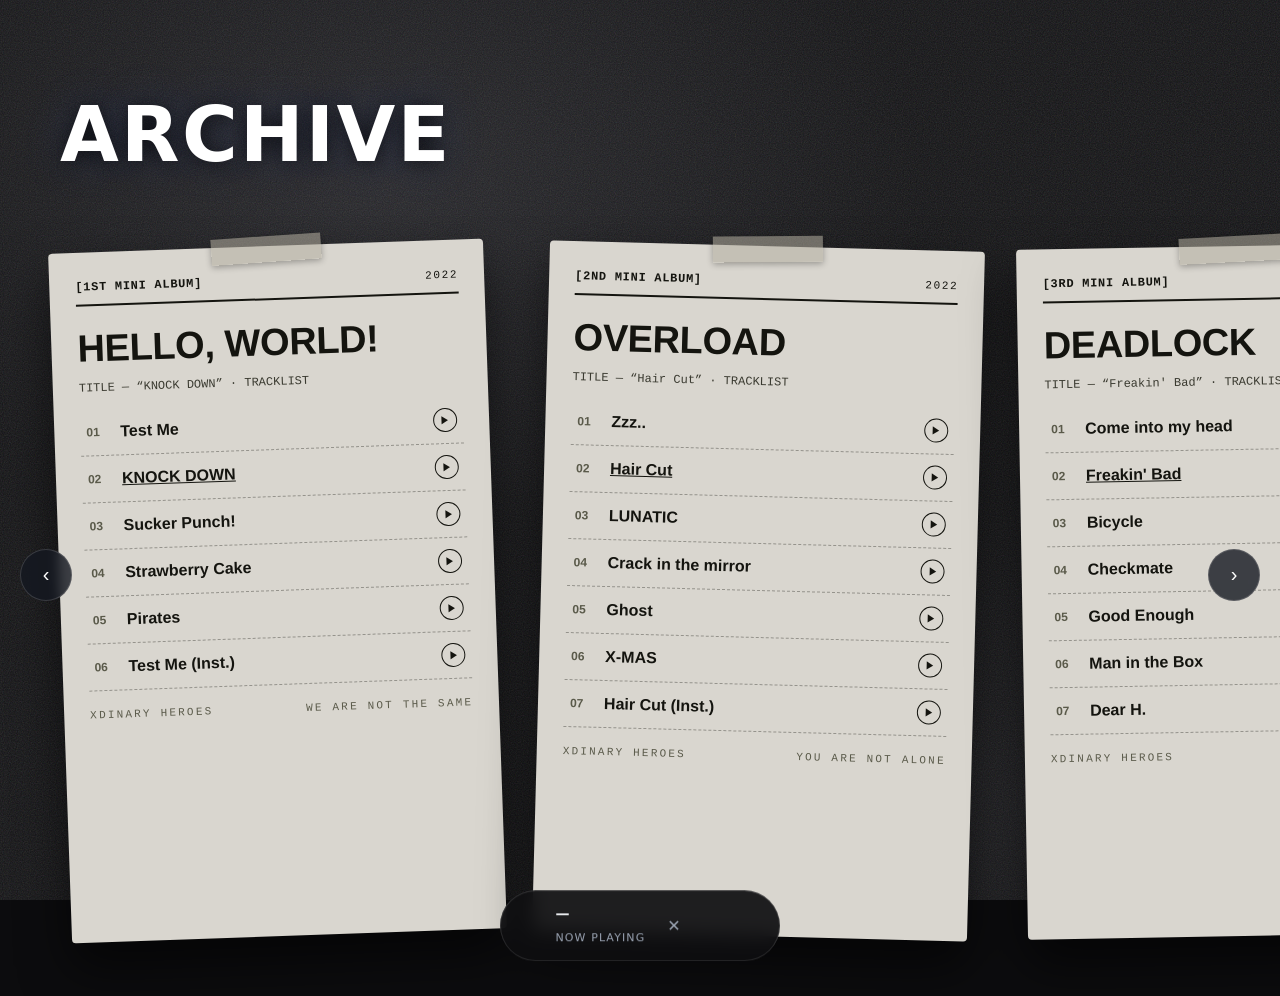
==== commit 7ca7ff6e: "Archive YouTube audio-only playback, per-track asset manager, remove index - archive: a YouTube link" ====
--- a/archive.html
+++ b/archive.html
@@ -79,7 +79,6 @@
 </head>
 <body>
   <div class="wall"></div>
-  <a class="home-link" href="index.html">‹ HOME</a>
 
   <section class="intro"><h1>ARCHIVE</h1></section>
 
@@ -234,6 +233,9 @@
     <span class="np-stop" id="npStop">✕</span>
   </div>
 
+  <!-- hidden host: YouTube audio plays here (video off-screen, sound only) -->
+  <div id="ytHost" style="position:fixed; left:-9999px; top:-9999px; width:240px; height:135px; pointer-events:none;"></div>
+
   <script src="assets/js/media.js"></script>
   <script src="assets/js/archive.js"></script>
 </body>
